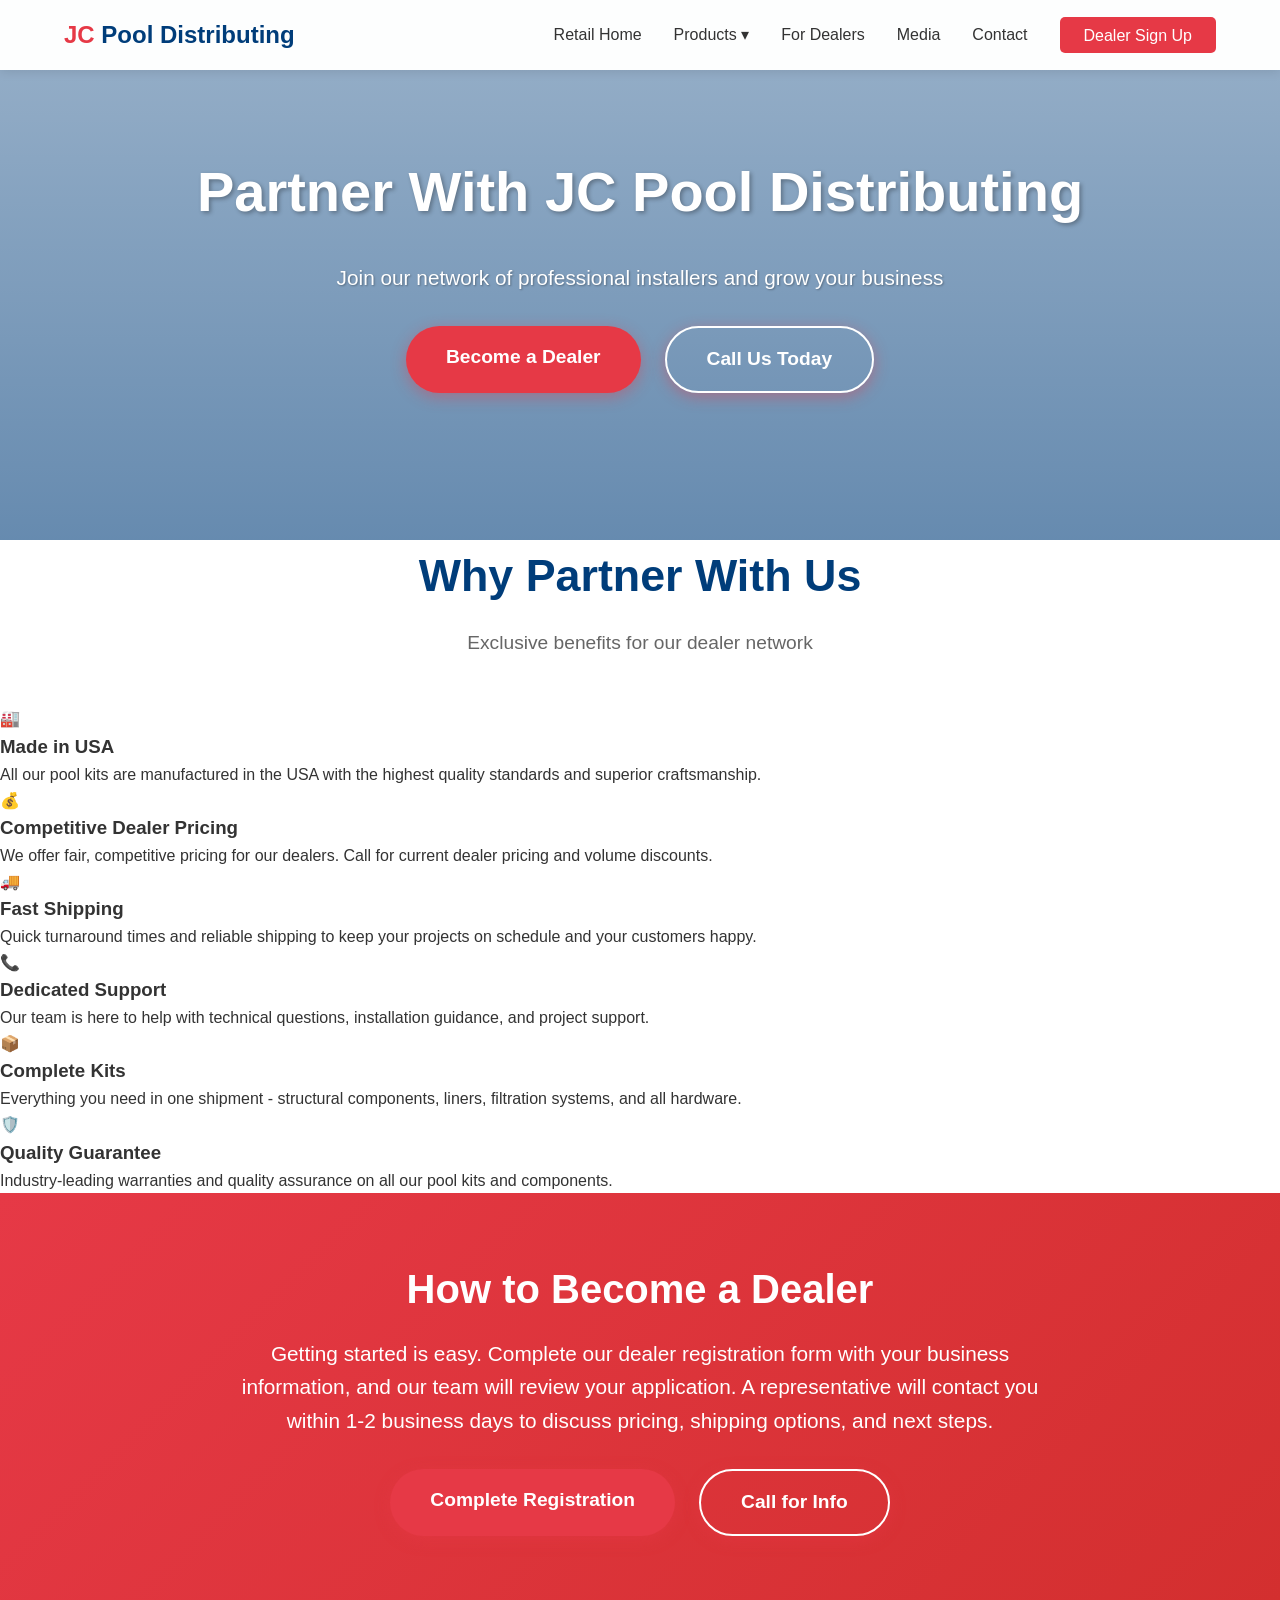
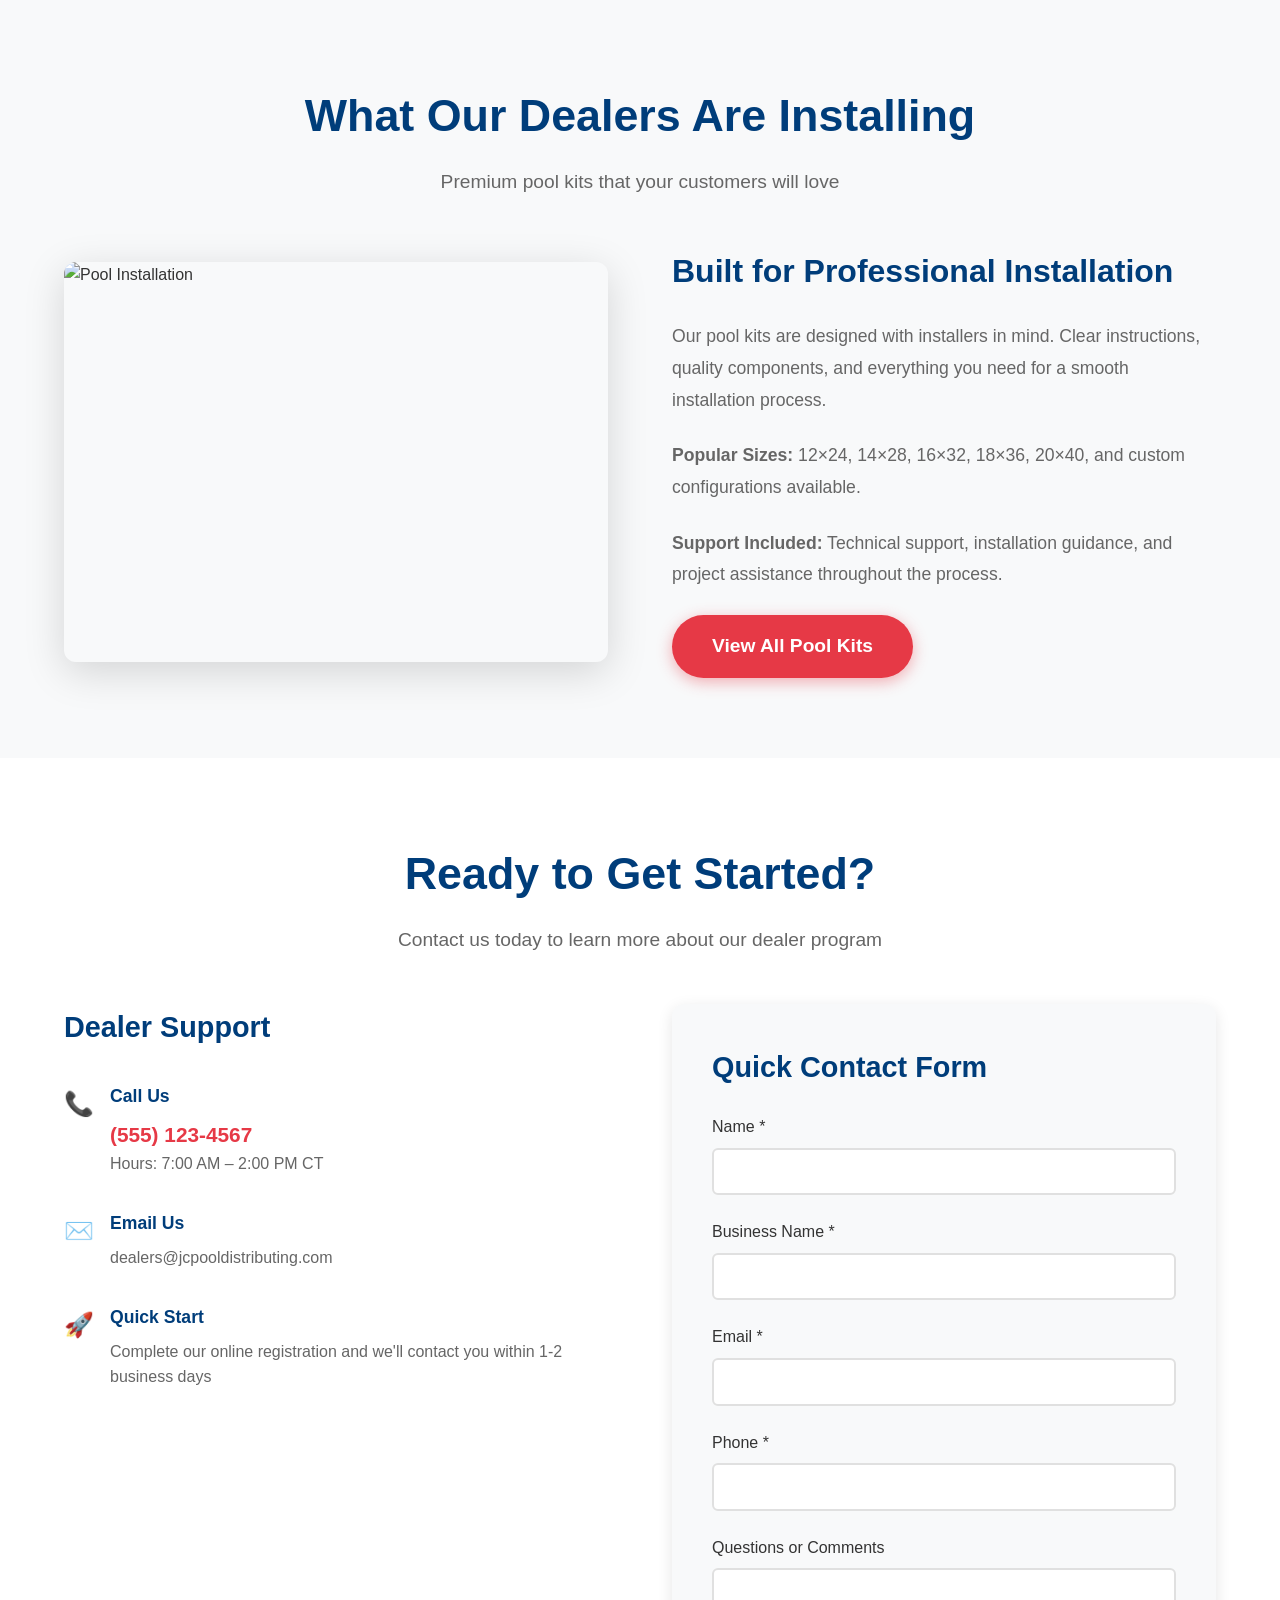
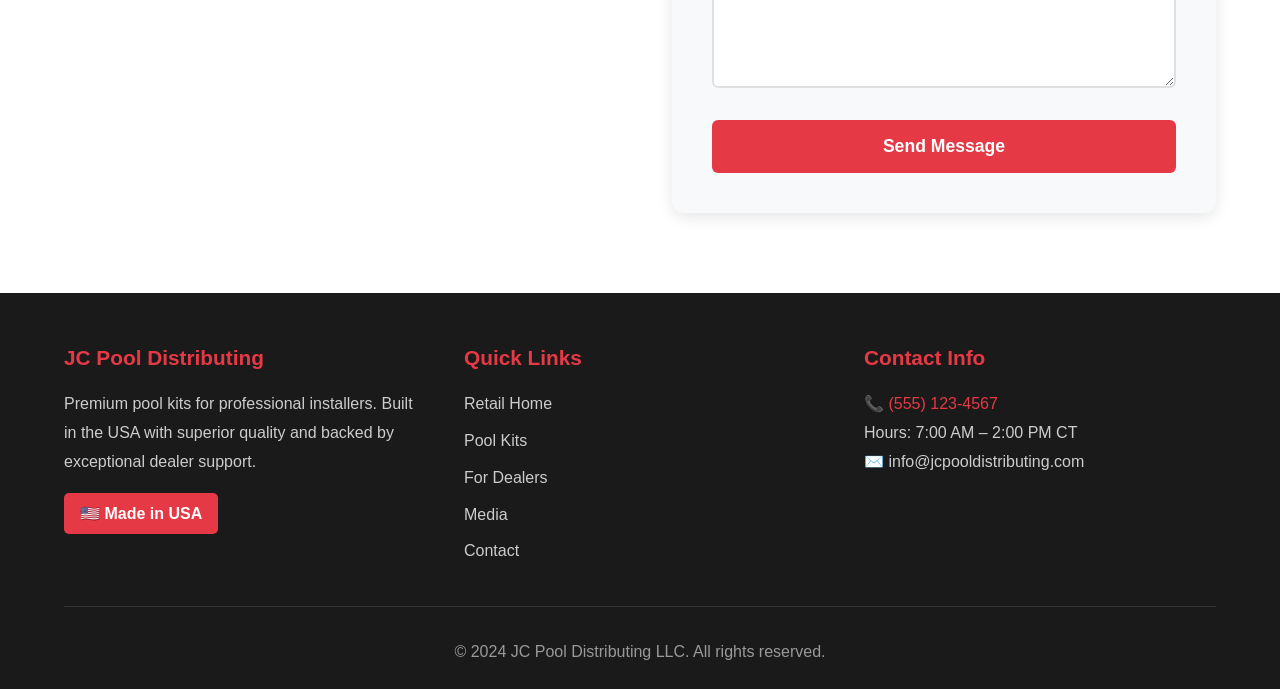
==== for-dealers.html @ 5e5d1908 "Add For Dealers, Media, and Contact pages to complete website For Dealers Page (for-dealers.html): -" ====
<!DOCTYPE html>
<html lang="en">
<head>
    <meta charset="UTF-8">
    <meta name="viewport" content="width=device-width, initial-scale=1.0">
    <title>For Dealers - JC Pool Distributing LLC</title>
    <link rel="stylesheet" href="styles.css">
</head>
<body>
    <!-- Navigation -->
    <nav>
        <div class="nav-container">
            <div class="logo">
                <span class="logo-highlight">JC</span> Pool Distributing
            </div>
            <ul class="nav-links">
                <li><a href="index.html">Retail Home</a></li>
                <li class="dropdown">
                    <a href="#products">Products ▾</a>
                    <div class="dropdown-content">
                        <a href="pool-kits.html">Pool Kits</a>
                        <a href="fences.html">Fences</a>
                        <a href="signature-products.html">Signature Products</a>
                    </div>
                </li>
                <li><a href="for-dealers.html">For Dealers</a></li>
                <li><a href="media.html">Media</a></li>
                <li><a href="contact.html">Contact</a></li>
                <li><a href="dealer-signup.html" class="nav-cta">Dealer Sign Up</a></li>
            </ul>
        </div>
    </nav>

    <!-- Hero Section -->
    <section class="hero" style="height: 60vh;">
        <div class="hero-content">
            <h1>Partner With JC Pool Distributing</h1>
            <p>Join our network of professional installers and grow your business</p>
            <div class="cta-buttons">
                <a href="dealer-signup.html" class="cta-button">Become a Dealer</a>
                <a href="tel:+15551234567" class="cta-button secondary">Call Us Today</a>
            </div>
        </div>
    </section>

    <!-- Benefits Section -->
    <section class="features">
        <div class="section-title">
            <h2>Why Partner With Us</h2>
            <p>Exclusive benefits for our dealer network</p>
        </div>

        <div class="features-grid">
            <div class="feature-item">
                <span class="feature-icon">🏭</span>
                <h3>Made in USA</h3>
                <p>All our pool kits are manufactured in the USA with the highest quality standards and superior craftsmanship.</p>
            </div>

            <div class="feature-item">
                <span class="feature-icon">💰</span>
                <h3>Competitive Dealer Pricing</h3>
                <p>We offer fair, competitive pricing for our dealers. Call for current dealer pricing and volume discounts.</p>
            </div>

            <div class="feature-item">
                <span class="feature-icon">🚚</span>
                <h3>Fast Shipping</h3>
                <p>Quick turnaround times and reliable shipping to keep your projects on schedule and your customers happy.</p>
            </div>

            <div class="feature-item">
                <span class="feature-icon">📞</span>
                <h3>Dedicated Support</h3>
                <p>Our team is here to help with technical questions, installation guidance, and project support.</p>
            </div>

            <div class="feature-item">
                <span class="feature-icon">📦</span>
                <h3>Complete Kits</h3>
                <p>Everything you need in one shipment - structural components, liners, filtration systems, and all hardware.</p>
            </div>

            <div class="feature-item">
                <span class="feature-icon">🛡️</span>
                <h3>Quality Guarantee</h3>
                <p>Industry-leading warranties and quality assurance on all our pool kits and components.</p>
            </div>
        </div>
    </section>

    <!-- How to Become a Dealer -->
    <section class="special-message">
        <h2>How to Become a Dealer</h2>
        <p style="max-width: 800px; margin: 1rem auto 2rem;">
            Getting started is easy. Complete our dealer registration form with your business information, and our team will review your application. A representative will contact you within 1-2 business days to discuss pricing, shipping options, and next steps.
        </p>
        <div class="cta-buttons">
            <a href="dealer-signup.html" class="cta-button">Complete Registration</a>
            <a href="tel:+15551234567" class="cta-button secondary">Call for Info</a>
        </div>
    </section>

    <!-- Product Showcase -->
    <section class="featured-product">
        <div class="section-title">
            <h2>What Our Dealers Are Installing</h2>
            <p>Premium pool kits that your customers will love</p>
        </div>

        <div class="product-showcase">
            <img src="https://images.unsplash.com/photo-1576013551627-0cc20b96c2a7?w=800&q=80" alt="Pool Installation" class="product-image">
            <div class="product-info">
                <h3>Built for Professional Installation</h3>
                <p>Our pool kits are designed with installers in mind. Clear instructions, quality components, and everything you need for a smooth installation process.</p>
                <p><strong>Popular Sizes:</strong> 12×24, 14×28, 16×32, 18×36, 20×40, and custom configurations available.</p>
                <p><strong>Support Included:</strong> Technical support, installation guidance, and project assistance throughout the process.</p>
                <a href="pool-kits.html" class="cta-button">View All Pool Kits</a>
            </div>
        </div>
    </section>

    <!-- Contact CTA -->
    <section class="contact">
        <div class="section-title">
            <h2>Ready to Get Started?</h2>
            <p>Contact us today to learn more about our dealer program</p>
        </div>

        <div class="contact-container">
            <div class="contact-info">
                <h3>Dealer Support</h3>

                <div class="contact-item">
                    <div class="contact-icon">📞</div>
                    <div class="contact-details">
                        <h4>Call Us</h4>
                        <a href="tel:+15551234567">(555) 123-4567</a>
                        <p>Hours: 7:00 AM – 2:00 PM CT</p>
                    </div>
                </div>

                <div class="contact-item">
                    <div class="contact-icon">✉️</div>
                    <div class="contact-details">
                        <h4>Email Us</h4>
                        <p>dealers@jcpooldistributing.com</p>
                    </div>
                </div>

                <div class="contact-item">
                    <div class="contact-icon">🚀</div>
                    <div class="contact-details">
                        <h4>Quick Start</h4>
                        <p>Complete our online registration and we'll contact you within 1-2 business days</p>
                    </div>
                </div>
            </div>

            <div class="contact-form">
                <h3>Quick Contact Form</h3>
                <form>
                    <div class="form-group">
                        <label for="name">Name *</label>
                        <input type="text" id="name" name="name" required>
                    </div>

                    <div class="form-group">
                        <label for="business">Business Name *</label>
                        <input type="text" id="business" name="business" required>
                    </div>

                    <div class="form-group">
                        <label for="email">Email *</label>
                        <input type="email" id="email" name="email" required>
                    </div>

                    <div class="form-group">
                        <label for="phone">Phone *</label>
                        <input type="tel" id="phone" name="phone" required>
                    </div>

                    <div class="form-group">
                        <label for="message">Questions or Comments</label>
                        <textarea id="message" name="message"></textarea>
                    </div>

                    <button type="submit" class="submit-button">Send Message</button>
                </form>
            </div>
        </div>
    </section>

    <!-- Footer -->
    <footer class="footer">
        <div class="footer-content">
            <div class="footer-section">
                <h3>JC Pool Distributing</h3>
                <p>Premium pool kits for professional installers. Built in the USA with superior quality and backed by exceptional dealer support.</p>
                <div class="made-in-usa">🇺🇸 Made in USA</div>
            </div>

            <div class="footer-section">
                <h3>Quick Links</h3>
                <ul class="footer-links">
                    <li><a href="index.html">Retail Home</a></li>
                    <li><a href="pool-kits.html">Pool Kits</a></li>
                    <li><a href="for-dealers.html">For Dealers</a></li>
                    <li><a href="media.html">Media</a></li>
                    <li><a href="contact.html">Contact</a></li>
                </ul>
            </div>

            <div class="footer-section">
                <h3>Contact Info</h3>
                <p>📞 <a href="tel:+15551234567" style="color: #e63946;">(555) 123-4567</a></p>
                <p>Hours: 7:00 AM – 2:00 PM CT</p>
                <p>✉️ info@jcpooldistributing.com</p>
            </div>
        </div>

        <div class="footer-bottom">
            <p>&copy; 2024 JC Pool Distributing LLC. All rights reserved.</p>
        </div>
    </footer>

</body>
</html>
---- styles.css ----
* {
    margin: 0;
    padding: 0;
    box-sizing: border-box;
}

body {
    font-family: 'Segoe UI', Tahoma, Geneva, Verdana, sans-serif;
    line-height: 1.6;
    color: #333;
}

/* Navigation */
nav {
    position: fixed;
    top: 0;
    width: 100%;
    background: rgba(255, 255, 255, 0.98);
    padding: 1rem 5%;
    box-shadow: 0 2px 10px rgba(0,0,0,0.1);
    z-index: 1000;
}

.nav-container {
    display: flex;
    justify-content: space-between;
    align-items: center;
    max-width: 1400px;
    margin: 0 auto;
}

.logo {
    font-size: 1.5rem;
    font-weight: bold;
    color: #003d7a;
}

.logo-highlight {
    color: #e63946;
}

.nav-links {
    display: flex;
    gap: 2rem;
    list-style: none;
    align-items: center;
}

.nav-links a {
    text-decoration: none;
    color: #333;
    font-weight: 500;
    transition: color 0.3s;
}

.nav-links a:hover {
    color: #003d7a;
}

.nav-cta {
    background: #e63946;
    color: white !important;
    padding: 0.6rem 1.5rem;
    border-radius: 5px;
    transition: all 0.3s;
}

.nav-cta:hover {
    background: #d32f2f;
    transform: translateY(-2px);
}

/* Dropdown Menu */
.dropdown {
    position: relative;
}

.dropdown-content {
    display: none;
    position: absolute;
    top: 100%;
    left: 0;
    background: white;
    min-width: 200px;
    box-shadow: 0 4px 15px rgba(0,0,0,0.15);
    border-radius: 5px;
    margin-top: 0.5rem;
}

.dropdown:hover .dropdown-content {
    display: block;
}

.dropdown-content a {
    display: block;
    padding: 0.8rem 1.5rem;
    color: #333;
    text-decoration: none;
    transition: background 0.3s;
}

.dropdown-content a:hover {
    background: #f5f5f5;
    color: #003d7a;
}

/* Hero Section */
.hero {
    height: 100vh;
    background: linear-gradient(rgba(0, 61, 122, 0.4), rgba(0, 61, 122, 0.6)),
                url('https://images.unsplash.com/photo-1576013551627-0cc20b96c2a7?w=1920&q=80') center/cover no-repeat;
    display: flex;
    align-items: center;
    justify-content: center;
    text-align: center;
    color: white;
    padding: 0 5%;
}

.hero-content {
    max-width: 900px;
    animation: fadeInUp 1s ease-out;
}

.hero h1 {
    font-size: 3.5rem;
    margin-bottom: 1.5rem;
    font-weight: 700;
    text-shadow: 2px 2px 4px rgba(0,0,0,0.3);
}

.hero-tagline {
    font-size: 1.8rem;
    margin-bottom: 1rem;
    font-weight: 600;
    color: #ffd700;
}

.hero p {
    font-size: 1.3rem;
    margin-bottom: 2rem;
    text-shadow: 1px 1px 2px rgba(0,0,0,0.3);
}

.cta-buttons {
    display: flex;
    gap: 1.5rem;
    justify-content: center;
    flex-wrap: wrap;
}

.cta-button {
    display: inline-block;
    padding: 1rem 2.5rem;
    background: #e63946;
    color: white;
    text-decoration: none;
    font-size: 1.2rem;
    font-weight: 600;
    border-radius: 50px;
    transition: all 0.3s;
    box-shadow: 0 4px 15px rgba(230,57,70,0.4);
}

.cta-button:hover {
    background: #d32f2f;
    transform: translateY(-3px);
    box-shadow: 0 6px 20px rgba(230,57,70,0.6);
}

.cta-button.secondary {
    background: transparent;
    border: 2px solid white;
}

.cta-button.secondary:hover {
    background: white;
    color: #003d7a;
}

@keyframes fadeInUp {
    from {
        opacity: 0;
        transform: translateY(30px);
    }
    to {
        opacity: 1;
        transform: translateY(0);
    }
}

/* Value Proposition Section */
.value-prop {
    padding: 4rem 5%;
    background: #003d7a;
    color: white;
    text-align: center;
}

.value-prop h2 {
    font-size: 2.5rem;
    margin-bottom: 1rem;
}

.value-badges {
    display: flex;
    justify-content: center;
    gap: 3rem;
    margin-top: 2rem;
    flex-wrap: wrap;
}

.badge {
    font-size: 1.2rem;
    font-weight: 600;
}

/* Video Section */
.video-section {
    padding: 5rem 5%;
    background: white;
    text-align: center;
}

.section-title {
    text-align: center;
    margin-bottom: 3rem;
}

.section-title h2 {
    font-size: 2.8rem;
    color: #003d7a;
    margin-bottom: 1rem;
}

.section-title p {
    font-size: 1.2rem;
    color: #666;
}

.video-placeholder {
    max-width: 800px;
    margin: 0 auto 2rem;
    aspect-ratio: 16/9;
    background: #f0f0f0;
    border-radius: 12px;
    display: flex;
    align-items: center;
    justify-content: center;
    font-size: 3rem;
    color: #003d7a;
    cursor: pointer;
    transition: transform 0.3s;
}

.video-placeholder:hover {
    transform: scale(1.02);
}

/* Featured Product */
.featured-product {
    padding: 5rem 5%;
    background: #f8f9fa;
}

.product-showcase {
    max-width: 1200px;
    margin: 3rem auto 0;
    display: grid;
    grid-template-columns: 1fr 1fr;
    gap: 4rem;
    align-items: center;
}

.product-image {
    width: 100%;
    height: 400px;
    object-fit: cover;
    border-radius: 12px;
    box-shadow: 0 10px 40px rgba(0,0,0,0.15);
}

.product-info h3 {
    font-size: 2rem;
    color: #003d7a;
    margin-bottom: 1.5rem;
}

.product-info p {
    color: #666;
    line-height: 1.8;
    margin-bottom: 1.5rem;
    font-size: 1.1rem;
}

/* Special Message */
.special-message {
    padding: 4rem 5%;
    background: linear-gradient(135deg, #e63946 0%, #d32f2f 100%);
    color: white;
    text-align: center;
}

.special-message h2 {
    font-size: 2.5rem;
    margin-bottom: 1rem;
}

.special-message p {
    font-size: 1.3rem;
    max-width: 800px;
    margin: 0 auto;
}

/* Contact Section */
.contact {
    padding: 5rem 5%;
    background: white;
}

.contact-container {
    max-width: 1200px;
    margin: 3rem auto 0;
    display: grid;
    grid-template-columns: 1fr 1fr;
    gap: 4rem;
}

.contact-info h3 {
    font-size: 1.8rem;
    color: #003d7a;
    margin-bottom: 2rem;
}

.contact-item {
    display: flex;
    align-items: flex-start;
    gap: 1rem;
    margin-bottom: 2rem;
}

.contact-icon {
    font-size: 1.5rem;
    margin-top: 0.2rem;
    color: #e63946;
}

.contact-details h4 {
    font-size: 1.1rem;
    margin-bottom: 0.5rem;
    color: #003d7a;
}

.contact-details p {
    color: #666;
    line-height: 1.6;
}

.contact-details a {
    color: #e63946;
    text-decoration: none;
    font-weight: 600;
    font-size: 1.3rem;
}

.contact-details a:hover {
    text-decoration: underline;
}

.contact-form {
    background: #f8f9fa;
    padding: 2.5rem;
    border-radius: 12px;
    box-shadow: 0 4px 15px rgba(0,0,0,0.1);
}

.contact-form h3 {
    color: #003d7a;
    font-size: 1.8rem;
    margin-bottom: 1.5rem;
}

.form-group {
    margin-bottom: 1.5rem;
}

.form-group label {
    display: block;
    color: #333;
    font-weight: 500;
    margin-bottom: 0.5rem;
}

.form-group input,
.form-group textarea,
.form-group select {
    width: 100%;
    padding: 0.8rem;
    border: 2px solid #e0e0e0;
    border-radius: 6px;
    font-size: 1rem;
    font-family: inherit;
    transition: border-color 0.3s;
}

.form-group input:focus,
.form-group textarea:focus,
.form-group select:focus {
    outline: none;
    border-color: #003d7a;
}

.form-group textarea {
    resize: vertical;
    min-height: 120px;
}

.submit-button {
    width: 100%;
    padding: 1rem;
    background: #e63946;
    color: white;
    border: none;
    border-radius: 6px;
    font-size: 1.1rem;
    font-weight: 600;
    cursor: pointer;
    transition: all 0.3s;
}

.submit-button:hover {
    background: #d32f2f;
    transform: translateY(-2px);
    box-shadow: 0 4px 15px rgba(230,57,70,0.4);
}

/* Footer */
.footer {
    background: #1a1a1a;
    color: white;
    padding: 3rem 5% 1.5rem;
}

.footer-content {
    max-width: 1200px;
    margin: 0 auto;
    display: grid;
    grid-template-columns: repeat(auto-fit, minmax(250px, 1fr));
    gap: 3rem;
    margin-bottom: 2rem;
}

.footer-section h3 {
    font-size: 1.3rem;
    margin-bottom: 1rem;
    color: #e63946;
}

.footer-section p,
.footer-section a {
    color: #ccc;
    line-height: 1.8;
    text-decoration: none;
}

.footer-section a:hover {
    color: #e63946;
}

.footer-links {
    list-style: none;
}

.footer-links li {
    margin-bottom: 0.5rem;
}

.made-in-usa {
    background: #e63946;
    color: white;
    padding: 0.5rem 1rem;
    border-radius: 5px;
    display: inline-block;
    font-weight: 600;
    margin-top: 1rem;
}

.supplier-logos {
    display: flex;
    gap: 2rem;
    flex-wrap: wrap;
    margin-top: 1rem;
    align-items: center;
}

.supplier-logo {
    padding: 0.5rem 1rem;
    background: #333;
    border-radius: 5px;
    font-size: 0.9rem;
    transition: background 0.3s;
}

.supplier-logo:hover {
    background: #444;
}

.footer-bottom {
    text-align: center;
    padding-top: 2rem;
    border-top: 1px solid #333;
    color: #999;
}

/* Checkbox Group */
.checkbox-group {
    display: flex;
    flex-direction: column;
    gap: 0.5rem;
}

.checkbox-group label {
    display: flex;
    align-items: center;
    gap: 0.5rem;
    font-weight: normal;
}

.checkbox-group input[type="checkbox"] {
    width: auto;
}

/* Responsive Design */
@media (max-width: 768px) {
    .hero h1 {
        font-size: 2.5rem;
    }

    .hero p {
        font-size: 1.2rem;
    }

    .nav-links {
        gap: 1rem;
        font-size: 0.9rem;
    }

    .logo {
        font-size: 1.3rem;
    }

    .section-title h2 {
        font-size: 2.2rem;
    }

    .product-showcase {
        grid-template-columns: 1fr;
        gap: 2rem;
    }

    .product-image {
        height: 300px;
    }

    .contact-container {
        grid-template-columns: 1fr;
        gap: 3rem;
    }

    .footer-content {
        grid-template-columns: 1fr;
        gap: 2rem;
    }

    .cta-buttons {
        flex-direction: column;
    }

    .value-badges {
        flex-direction: column;
        gap: 1rem;
    }
}

@media (max-width: 480px) {
    .hero h1 {
        font-size: 2rem;
    }

    .hero-tagline {
        font-size: 1.4rem;
    }

    .hero p {
        font-size: 1rem;
    }

    .cta-button {
        padding: 0.8rem 2rem;
        font-size: 1rem;
    }

    .section-title h2 {
        font-size: 1.8rem;
    }

    .contact-form {
        padding: 1.5rem;
    }

    .contact-info h3,
    .contact-form h3 {
        font-size: 1.5rem;
    }

    .product-image {
        height: 250px;
    }
}
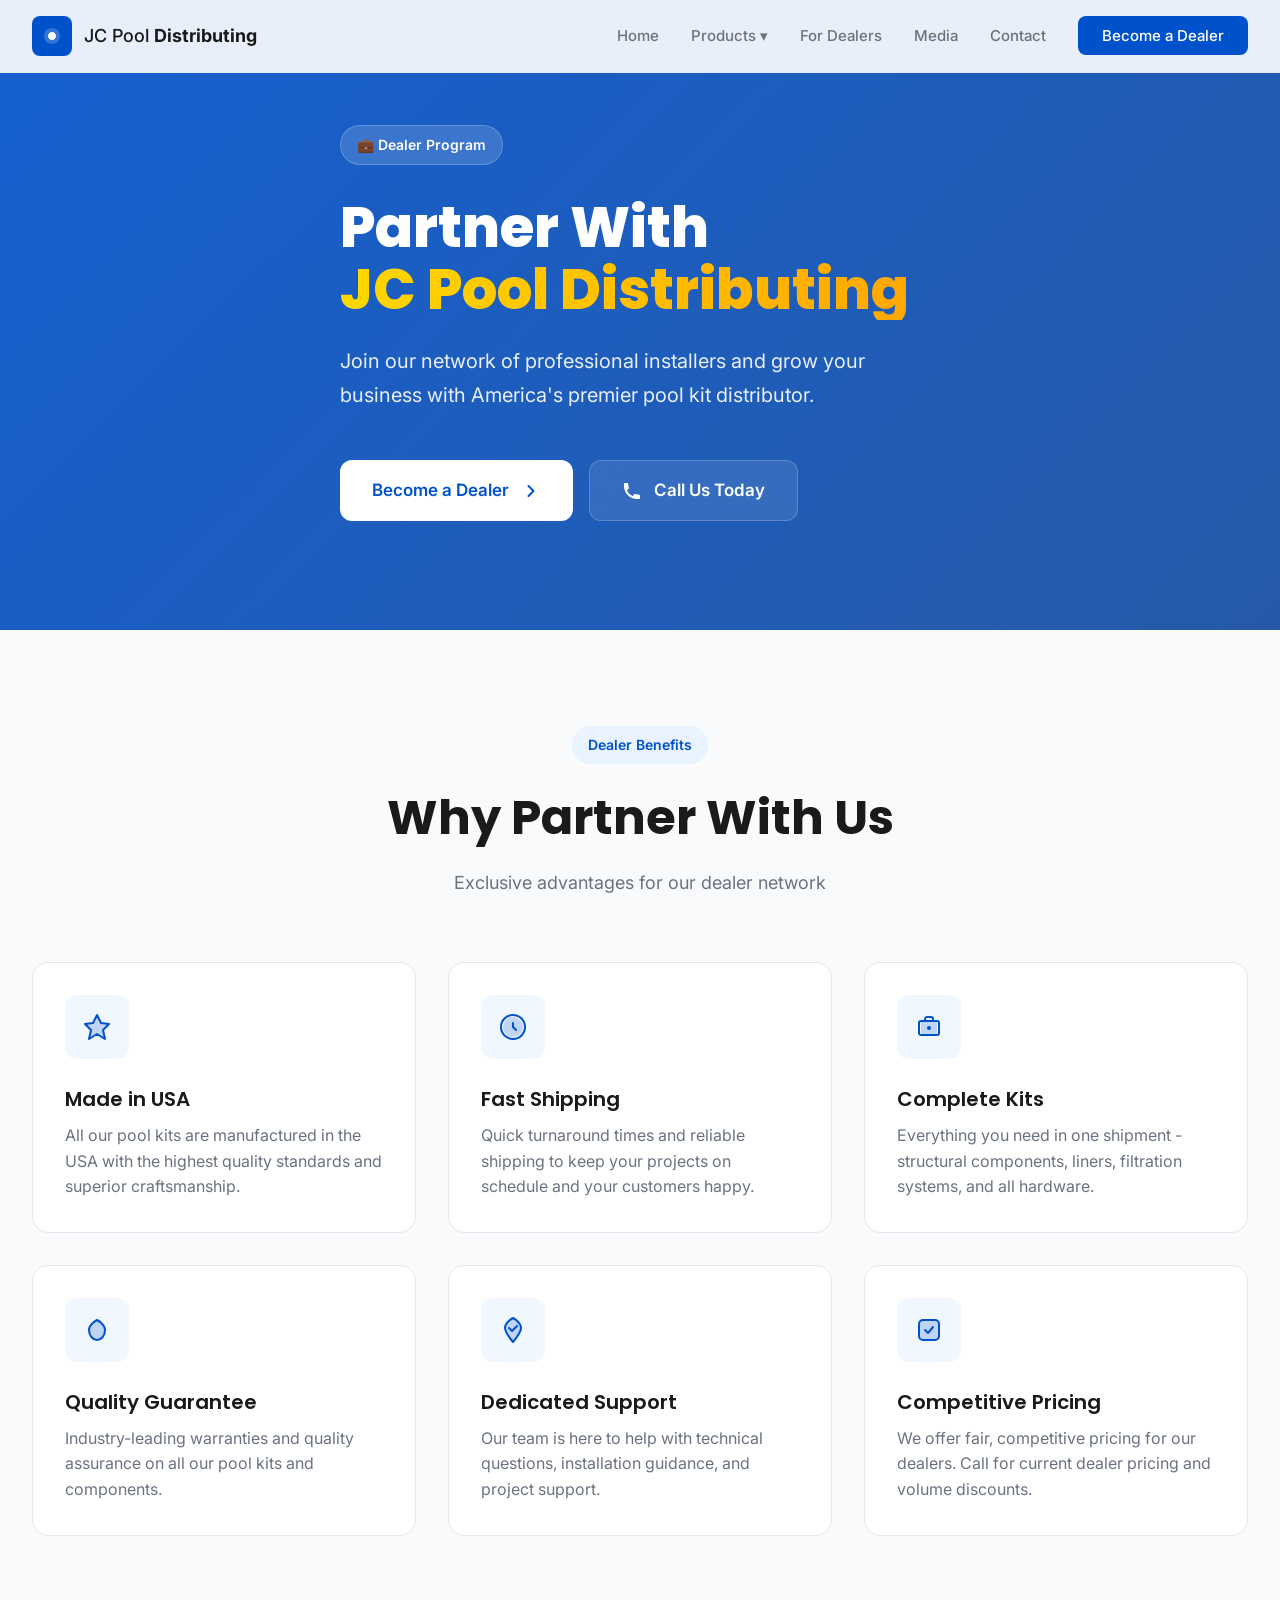
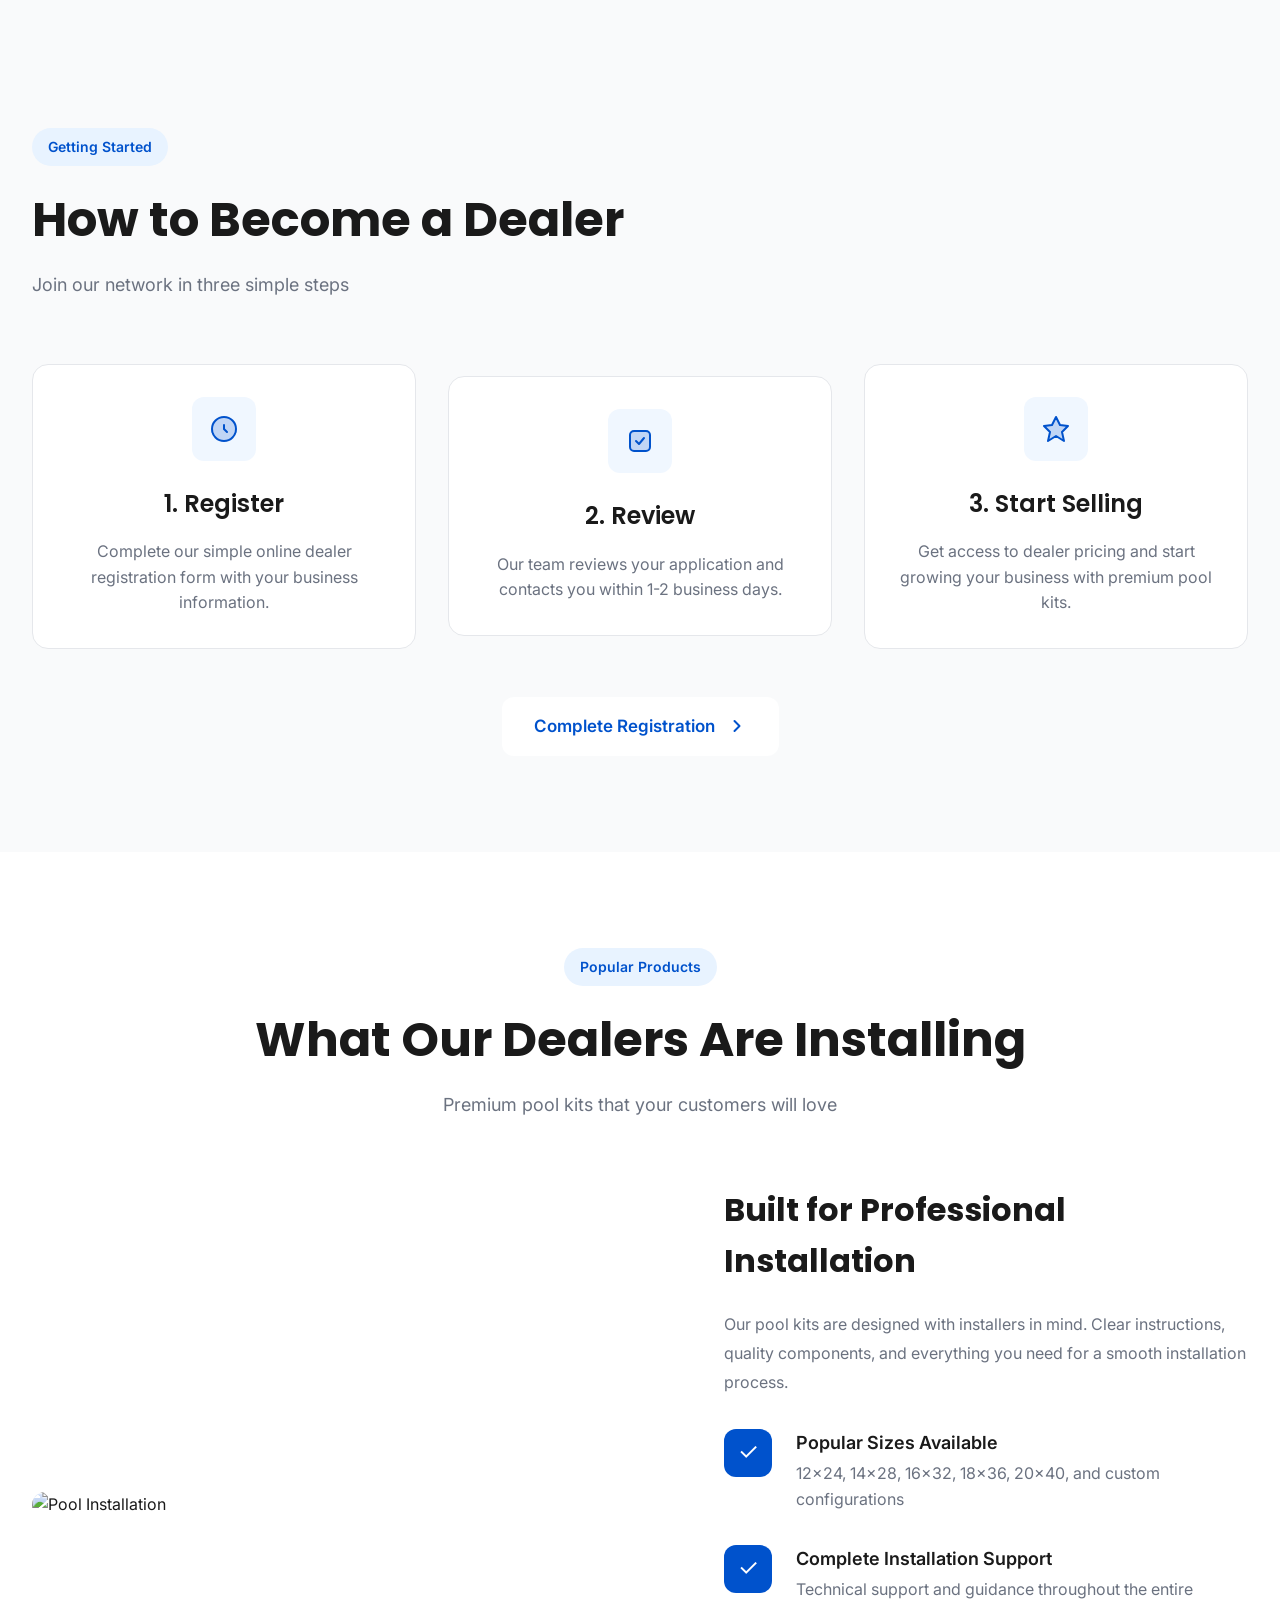
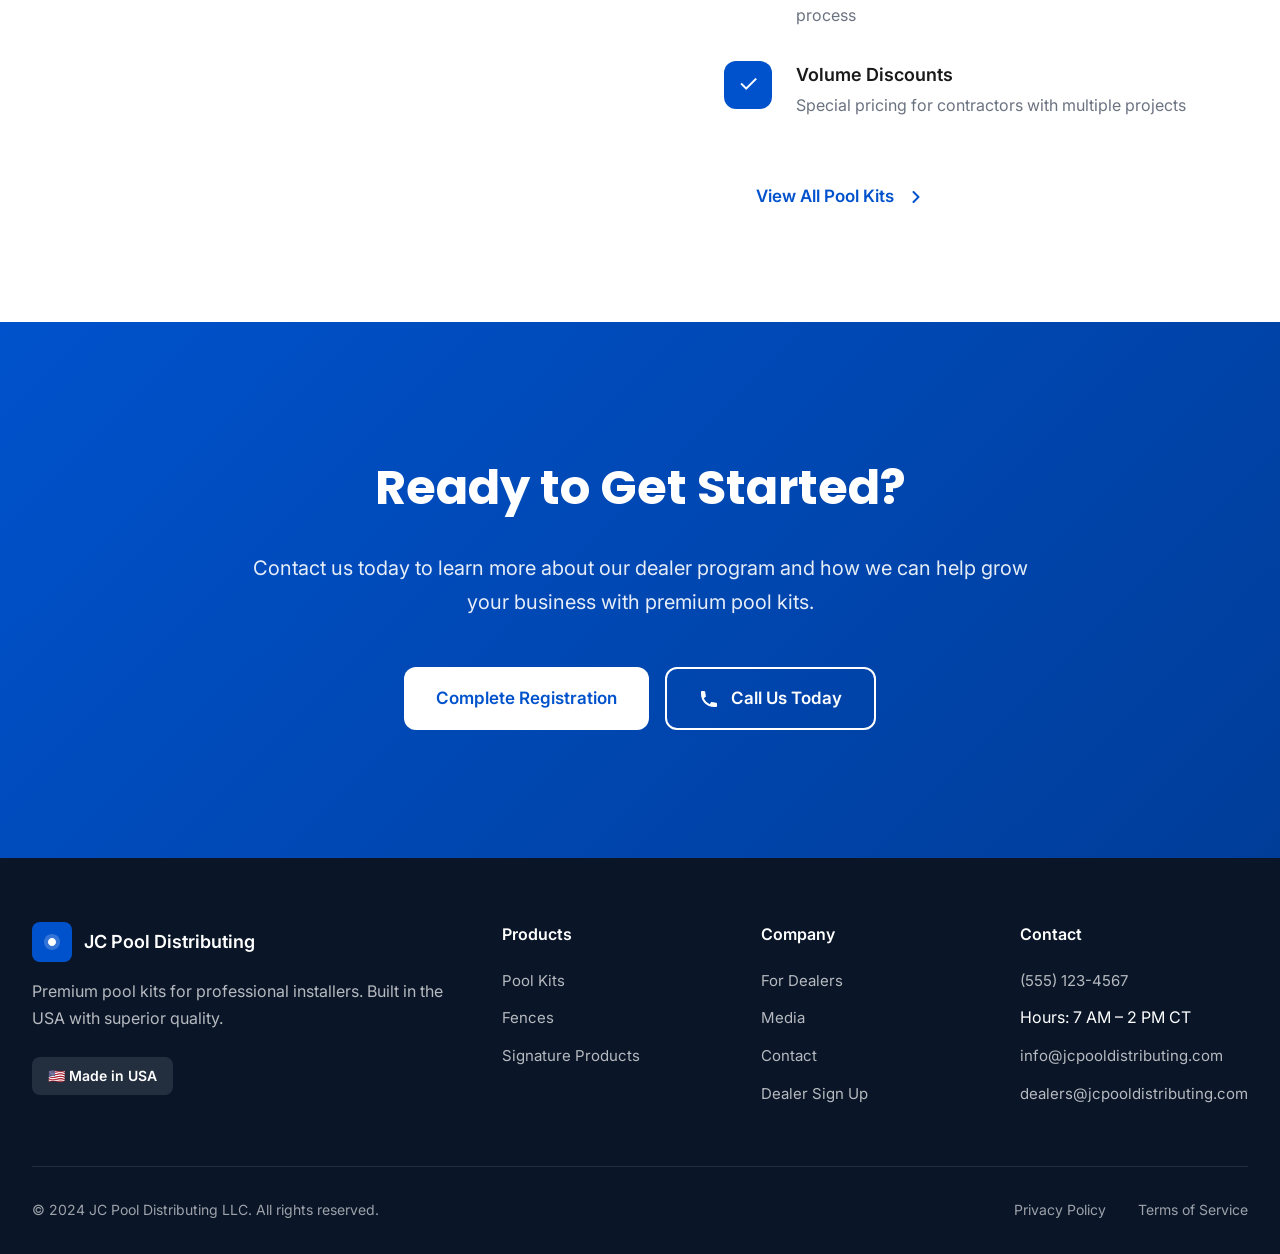
==== commit 580e786d: "Modernize for-dealers page with contemporary design - Applied same modern design system as homepage " ====
--- a/for-dealers.html
+++ b/for-dealers.html
@@ -4,17 +4,25 @@
     <meta charset="UTF-8">
     <meta name="viewport" content="width=device-width, initial-scale=1.0">
     <title>For Dealers - JC Pool Distributing LLC</title>
-    <link rel="stylesheet" href="styles.css">
+    <link rel="preconnect" href="https://fonts.googleapis.com">
+    <link rel="preconnect" href="https://fonts.gstatic.com" crossorigin>
+    <link href="https://fonts.googleapis.com/css2?family=Inter:wght@300;400;500;600;700;800&family=Poppins:wght@600;700;800&display=swap" rel="stylesheet">
+    <link rel="stylesheet" href="styles-modern.css">
 </head>
 <body>
     <!-- Navigation -->
-    <nav>
+    <nav class="modern-nav">
         <div class="nav-container">
             <div class="logo">
-                <span class="logo-highlight">JC</span> Pool Distributing
+                <svg width="40" height="40" viewBox="0 0 40 40" fill="none">
+                    <rect width="40" height="40" rx="8" fill="#0052CC"/>
+                    <path d="M12 20C12 15.5817 15.5817 12 20 12C24.4183 12 28 15.5817 28 20C28 24.4183 24.4183 28 20 28C15.5817 28 12 24.4183 12 20Z" fill="white" fill-opacity="0.2"/>
+                    <path d="M16 20C16 17.7909 17.7909 16 20 16C22.2091 16 24 17.7909 24 20C24 22.2091 22.2091 24 20 24C17.7909 24 16 22.2091 16 20Z" fill="white"/>
+                </svg>
+                <span>JC Pool <strong>Distributing</strong></span>
             </div>
             <ul class="nav-links">
-                <li><a href="index.html">Retail Home</a></li>
+                <li><a href="index.html">Home</a></li>
                 <li class="dropdown">
                     <a href="#products">Products ▾</a>
                     <div class="dropdown-content">
@@ -26,201 +34,292 @@
                 <li><a href="for-dealers.html">For Dealers</a></li>
                 <li><a href="media.html">Media</a></li>
                 <li><a href="contact.html">Contact</a></li>
-                <li><a href="dealer-signup.html" class="nav-cta">Dealer Sign Up</a></li>
+                <li><a href="dealer-signup.html" class="btn-primary">Become a Dealer</a></li>
             </ul>
         </div>
     </nav>
 
     <!-- Hero Section -->
-    <section class="hero" style="height: 60vh;">
-        <div class="hero-content">
-            <h1>Partner With JC Pool Distributing</h1>
-            <p>Join our network of professional installers and grow your business</p>
-            <div class="cta-buttons">
-                <a href="dealer-signup.html" class="cta-button">Become a Dealer</a>
-                <a href="tel:+15551234567" class="cta-button secondary">Call Us Today</a>
-            </div>
-        </div>
-    </section>
-
-    <!-- Benefits Section -->
-    <section class="features">
-        <div class="section-title">
-            <h2>Why Partner With Us</h2>
-            <p>Exclusive benefits for our dealer network</p>
-        </div>
-
-        <div class="features-grid">
-            <div class="feature-item">
-                <span class="feature-icon">🏭</span>
-                <h3>Made in USA</h3>
-                <p>All our pool kits are manufactured in the USA with the highest quality standards and superior craftsmanship.</p>
-            </div>
-
-            <div class="feature-item">
-                <span class="feature-icon">💰</span>
-                <h3>Competitive Dealer Pricing</h3>
-                <p>We offer fair, competitive pricing for our dealers. Call for current dealer pricing and volume discounts.</p>
-            </div>
-
-            <div class="feature-item">
-                <span class="feature-icon">🚚</span>
-                <h3>Fast Shipping</h3>
-                <p>Quick turnaround times and reliable shipping to keep your projects on schedule and your customers happy.</p>
-            </div>
-
-            <div class="feature-item">
-                <span class="feature-icon">📞</span>
-                <h3>Dedicated Support</h3>
-                <p>Our team is here to help with technical questions, installation guidance, and project support.</p>
-            </div>
-
-            <div class="feature-item">
-                <span class="feature-icon">📦</span>
-                <h3>Complete Kits</h3>
-                <p>Everything you need in one shipment - structural components, liners, filtration systems, and all hardware.</p>
-            </div>
-
-            <div class="feature-item">
-                <span class="feature-icon">🛡️</span>
-                <h3>Quality Guarantee</h3>
-                <p>Industry-leading warranties and quality assurance on all our pool kits and components.</p>
+    <section class="hero-modern" style="min-height: 70vh;">
+        <div class="hero-background">
+            <img src="https://images.unsplash.com/photo-1600585152220-90363fe7e115?w=2000&q=90" alt="Pool Installation" class="hero-img">
+            <div class="hero-overlay"></div>
+        </div>
+        <div class="hero-content-modern">
+            <div class="hero-badge">💼 Dealer Program</div>
+            <h1 class="hero-title" style="font-size: 3.5rem;">
+                Partner With
+                <span class="highlight">JC Pool Distributing</span>
+            </h1>
+            <p class="hero-subtitle">Join our network of professional installers and grow your business with America's premier pool kit distributor.</p>
+            <div class="hero-cta">
+                <a href="dealer-signup.html" class="btn-large btn-primary-solid">
+                    <span>Become a Dealer</span>
+                    <svg width="20" height="20" viewBox="0 0 20 20" fill="none">
+                        <path d="M7.5 15L12.5 10L7.5 5" stroke="currentColor" stroke-width="2" stroke-linecap="round" stroke-linejoin="round"/>
+                    </svg>
+                </a>
+                <a href="tel:+15551234567" class="btn-large btn-glass">
+                    <svg width="20" height="20" viewBox="0 0 20 20" fill="none">
+                        <path d="M2 3C2 2.44772 2.44772 2 3 2H5.15287C5.64171 2 6.0589 2.35341 6.13927 2.8356L6.87858 7.27147C6.95075 7.70451 6.73206 8.13397 6.3394 8.3303L4.79126 9.10437C5.90756 11.8783 8.12168 14.0924 10.8956 15.2087L11.6697 13.6606C11.866 13.2679 12.2955 13.0492 12.7285 13.1214L17.1644 13.8607C17.6466 13.9411 18 14.3583 18 14.8471V17C18 17.5523 17.5523 18 17 18H15C7.8203 18 2 12.1797 2 5V3Z" fill="currentColor"/>
+                    </svg>
+                    <span>Call Us Today</span>
+                </a>
+            </div>
+        </div>
+    </section>
+
+    <!-- Benefits Grid -->
+    <section class="value-props">
+        <div class="container">
+            <div class="section-header centered">
+                <span class="section-badge">Dealer Benefits</span>
+                <h2>Why Partner With Us</h2>
+                <p>Exclusive advantages for our dealer network</p>
+            </div>
+            <div class="value-grid" style="grid-template-columns: repeat(3, 1fr);">
+                <div class="value-card">
+                    <div class="value-icon">
+                        <svg width="32" height="32" viewBox="0 0 32 32" fill="none">
+                            <path d="M16 4L20 12L28 13L22 19L24 28L16 23L8 28L10 19L4 13L12 12L16 4Z" fill="#0052CC" opacity="0.2"/>
+                            <path d="M16 4L20 12L28 13L22 19L24 28L16 23L8 28L10 19L4 13L12 12L16 4Z" stroke="#0052CC" stroke-width="2" stroke-linejoin="round"/>
+                        </svg>
+                    </div>
+                    <h3>Made in USA</h3>
+                    <p>All our pool kits are manufactured in the USA with the highest quality standards and superior craftsmanship.</p>
+                </div>
+                <div class="value-card">
+                    <div class="value-icon">
+                        <svg width="32" height="32" viewBox="0 0 32 32" fill="none">
+                            <circle cx="16" cy="16" r="10" fill="#0052CC" opacity="0.2"/>
+                            <path d="M16 12V16L19 19M28 16C28 22.6274 22.6274 28 16 28C9.37258 28 4 22.6274 4 16C4 9.37258 9.37258 4 16 4C22.6274 4 28 9.37258 28 16Z" stroke="#0052CC" stroke-width="2" stroke-linecap="round"/>
+                        </svg>
+                    </div>
+                    <h3>Fast Shipping</h3>
+                    <p>Quick turnaround times and reliable shipping to keep your projects on schedule and your customers happy.</p>
+                </div>
+                <div class="value-card">
+                    <div class="value-icon">
+                        <svg width="32" height="32" viewBox="0 0 32 32" fill="none">
+                            <rect x="8" y="10" width="16" height="14" rx="2" fill="#0052CC" opacity="0.2"/>
+                            <path d="M6 12C6 10.8954 6.89543 10 8 10H24C25.1046 10 26 10.8954 26 12V22C26 23.1046 25.1046 24 24 24H8C6.89543 24 6 23.1046 6 22V12Z" stroke="#0052CC" stroke-width="2"/>
+                            <path d="M12 10V8C12 6.89543 12.8954 6 14 6H18C19.1046 6 20 6.89543 20 8V10" stroke="#0052CC" stroke-width="2"/>
+                            <circle cx="16" cy="17" r="2" fill="#0052CC"/>
+                        </svg>
+                    </div>
+                    <h3>Complete Kits</h3>
+                    <p>Everything you need in one shipment - structural components, liners, filtration systems, and all hardware.</p>
+                </div>
+                <div class="value-card">
+                    <div class="value-icon">
+                        <svg width="32" height="32" viewBox="0 0 32 32" fill="none">
+                            <path d="M16 6C16 6 8 10 8 16C8 22 12 26 16 26C20 26 24 22 24 16C24 10 16 6 16 6Z" fill="#0052CC" opacity="0.2"/>
+                            <path d="M16 6C16 6 8 10 8 16C8 22 12 26 16 26C20 26 24 22 24 16C24 10 16 6 16 6Z" stroke="#0052CC" stroke-width="2" stroke-linejoin="round"/>
+                        </svg>
+                    </div>
+                    <h3>Quality Guarantee</h3>
+                    <p>Industry-leading warranties and quality assurance on all our pool kits and components.</p>
+                </div>
+                <div class="value-card">
+                    <div class="value-icon">
+                        <svg width="32" height="32" viewBox="0 0 32 32" fill="none">
+                            <path d="M16 4C16 4 24 8 24 14C24 18 21 22 16 28C11 22 8 18 8 14C8 8 16 4 16 4Z" fill="#0052CC" opacity="0.2"/>
+                            <path d="M16 4C16 4 24 8 24 14C24 18 21 22 16 28C11 22 8 18 8 14C8 8 16 4 16 4Z" stroke="#0052CC" stroke-width="2" stroke-linejoin="round"/>
+                            <path d="M12 14L15 17L20 12" stroke="#0052CC" stroke-width="2" stroke-linecap="round" stroke-linejoin="round"/>
+                        </svg>
+                    </div>
+                    <h3>Dedicated Support</h3>
+                    <p>Our team is here to help with technical questions, installation guidance, and project support.</p>
+                </div>
+                <div class="value-card">
+                    <div class="value-icon">
+                        <svg width="32" height="32" viewBox="0 0 32 32" fill="none">
+                            <rect x="6" y="6" width="20" height="20" rx="4" fill="#0052CC" opacity="0.2"/>
+                            <path d="M12 16L15 19L20 13" stroke="#0052CC" stroke-width="2" stroke-linecap="round" stroke-linejoin="round"/>
+                            <rect x="6" y="6" width="20" height="20" rx="4" stroke="#0052CC" stroke-width="2"/>
+                        </svg>
+                    </div>
+                    <h3>Competitive Pricing</h3>
+                    <p>We offer fair, competitive pricing for our dealers. Call for current dealer pricing and volume discounts.</p>
+                </div>
             </div>
         </div>
     </section>
 
     <!-- How to Become a Dealer -->
-    <section class="special-message">
-        <h2>How to Become a Dealer</h2>
-        <p style="max-width: 800px; margin: 1rem auto 2rem;">
-            Getting started is easy. Complete our dealer registration form with your business information, and our team will review your application. A representative will contact you within 1-2 business days to discuss pricing, shipping options, and next steps.
-        </p>
-        <div class="cta-buttons">
-            <a href="dealer-signup.html" class="cta-button">Complete Registration</a>
-            <a href="tel:+15551234567" class="cta-button secondary">Call for Info</a>
+    <section class="featured-section" style="background: var(--bg-secondary);">
+        <div class="container">
+            <div class="section-header">
+                <span class="section-badge">Getting Started</span>
+                <h2>How to Become a Dealer</h2>
+                <p>Join our network in three simple steps</p>
+            </div>
+            <div class="featured-grid" style="grid-template-columns: repeat(3, 1fr); gap: 2rem;">
+                <div class="value-card" style="text-align: center;">
+                    <div class="value-icon" style="margin: 0 auto 1.5rem;">
+                        <svg width="32" height="32" viewBox="0 0 32 32" fill="none">
+                            <path d="M16 28C22.6274 28 28 22.6274 28 16C28 9.37258 22.6274 4 16 4C9.37258 4 4 9.37258 4 16C4 22.6274 9.37258 28 16 28Z" fill="#0052CC" opacity="0.2"/>
+                            <path d="M16 12V16L19 19" stroke="#0052CC" stroke-width="2" stroke-linecap="round"/>
+                            <circle cx="16" cy="16" r="12" stroke="#0052CC" stroke-width="2"/>
+                        </svg>
+                    </div>
+                    <h3 style="margin-bottom: 1rem; font-size: 1.5rem;">1. Register</h3>
+                    <p>Complete our simple online dealer registration form with your business information.</p>
+                </div>
+                <div class="value-card" style="text-align: center;">
+                    <div class="value-icon" style="margin: 0 auto 1.5rem;">
+                        <svg width="32" height="32" viewBox="0 0 32 32" fill="none">
+                            <rect x="6" y="6" width="20" height="20" rx="4" fill="#0052CC" opacity="0.2"/>
+                            <path d="M12 16L15 19L20 13" stroke="#0052CC" stroke-width="2" stroke-linecap="round" stroke-linejoin="round"/>
+                            <rect x="6" y="6" width="20" height="20" rx="4" stroke="#0052CC" stroke-width="2"/>
+                        </svg>
+                    </div>
+                    <h3 style="margin-bottom: 1rem; font-size: 1.5rem;">2. Review</h3>
+                    <p>Our team reviews your application and contacts you within 1-2 business days.</p>
+                </div>
+                <div class="value-card" style="text-align: center;">
+                    <div class="value-icon" style="margin: 0 auto 1.5rem;">
+                        <svg width="32" height="32" viewBox="0 0 32 32" fill="none">
+                            <path d="M16 4L20 12L28 13L22 19L24 28L16 23L8 28L10 19L4 13L12 12L16 4Z" fill="#0052CC" opacity="0.2"/>
+                            <path d="M16 4L20 12L28 13L22 19L24 28L16 23L8 28L10 19L4 13L12 12L16 4Z" stroke="#0052CC" stroke-width="2" stroke-linejoin="round"/>
+                        </svg>
+                    </div>
+                    <h3 style="margin-bottom: 1rem; font-size: 1.5rem;">3. Start Selling</h3>
+                    <p>Get access to dealer pricing and start growing your business with premium pool kits.</p>
+                </div>
+            </div>
+            <div style="text-align: center; margin-top: 3rem;">
+                <a href="dealer-signup.html" class="btn-large btn-primary-solid">
+                    <span>Complete Registration</span>
+                    <svg width="20" height="20" viewBox="0 0 20 20" fill="none">
+                        <path d="M7.5 15L12.5 10L7.5 5" stroke="currentColor" stroke-width="2" stroke-linecap="round" stroke-linejoin="round"/>
+                    </svg>
+                </a>
+            </div>
         </div>
     </section>
 
     <!-- Product Showcase -->
-    <section class="featured-product">
-        <div class="section-title">
-            <h2>What Our Dealers Are Installing</h2>
-            <p>Premium pool kits that your customers will love</p>
-        </div>
-
-        <div class="product-showcase">
-            <img src="https://images.unsplash.com/photo-1576013551627-0cc20b96c2a7?w=800&q=80" alt="Pool Installation" class="product-image">
-            <div class="product-info">
-                <h3>Built for Professional Installation</h3>
-                <p>Our pool kits are designed with installers in mind. Clear instructions, quality components, and everything you need for a smooth installation process.</p>
-                <p><strong>Popular Sizes:</strong> 12×24, 14×28, 16×32, 18×36, 20×40, and custom configurations available.</p>
-                <p><strong>Support Included:</strong> Technical support, installation guidance, and project assistance throughout the process.</p>
-                <a href="pool-kits.html" class="cta-button">View All Pool Kits</a>
-            </div>
-        </div>
-    </section>
-
-    <!-- Contact CTA -->
-    <section class="contact">
-        <div class="section-title">
-            <h2>Ready to Get Started?</h2>
-            <p>Contact us today to learn more about our dealer program</p>
-        </div>
-
-        <div class="contact-container">
-            <div class="contact-info">
-                <h3>Dealer Support</h3>
-
-                <div class="contact-item">
-                    <div class="contact-icon">📞</div>
-                    <div class="contact-details">
-                        <h4>Call Us</h4>
-                        <a href="tel:+15551234567">(555) 123-4567</a>
-                        <p>Hours: 7:00 AM – 2:00 PM CT</p>
-                    </div>
-                </div>
-
-                <div class="contact-item">
-                    <div class="contact-icon">✉️</div>
-                    <div class="contact-details">
-                        <h4>Email Us</h4>
-                        <p>dealers@jcpooldistributing.com</p>
-                    </div>
-                </div>
-
-                <div class="contact-item">
-                    <div class="contact-icon">🚀</div>
-                    <div class="contact-details">
-                        <h4>Quick Start</h4>
-                        <p>Complete our online registration and we'll contact you within 1-2 business days</p>
-                    </div>
-                </div>
-            </div>
-
-            <div class="contact-form">
-                <h3>Quick Contact Form</h3>
-                <form>
-                    <div class="form-group">
-                        <label for="name">Name *</label>
-                        <input type="text" id="name" name="name" required>
-                    </div>
-
-                    <div class="form-group">
-                        <label for="business">Business Name *</label>
-                        <input type="text" id="business" name="business" required>
-                    </div>
-
-                    <div class="form-group">
-                        <label for="email">Email *</label>
-                        <input type="email" id="email" name="email" required>
-                    </div>
-
-                    <div class="form-group">
-                        <label for="phone">Phone *</label>
-                        <input type="tel" id="phone" name="phone" required>
-                    </div>
-
-                    <div class="form-group">
-                        <label for="message">Questions or Comments</label>
-                        <textarea id="message" name="message"></textarea>
-                    </div>
-
-                    <button type="submit" class="submit-button">Send Message</button>
-                </form>
+    <section class="featured-section">
+        <div class="container">
+            <div class="section-header centered">
+                <span class="section-badge">Popular Products</span>
+                <h2>What Our Dealers Are Installing</h2>
+                <p>Premium pool kits that your customers will love</p>
+            </div>
+            <div class="featured-grid">
+                <div class="featured-image">
+                    <img src="https://images.unsplash.com/photo-1576013551627-0cc20b96c2a7?w=1200&q=90" alt="Pool Installation">
+                    <div class="image-badge">Best Sellers</div>
+                </div>
+                <div class="featured-content">
+                    <h3 style="font-family: 'Poppins', sans-serif; font-size: 2rem; margin-bottom: 1.5rem;">Built for Professional Installation</h3>
+                    <p style="color: var(--text-secondary); margin-bottom: 2rem; line-height: 1.8;">Our pool kits are designed with installers in mind. Clear instructions, quality components, and everything you need for a smooth installation process.</p>
+
+                    <div class="feature-list">
+                        <div class="feature-item">
+                            <div class="feature-icon-check">✓</div>
+                            <div>
+                                <h4>Popular Sizes Available</h4>
+                                <p>12×24, 14×28, 16×32, 18×36, 20×40, and custom configurations</p>
+                            </div>
+                        </div>
+                        <div class="feature-item">
+                            <div class="feature-icon-check">✓</div>
+                            <div>
+                                <h4>Complete Installation Support</h4>
+                                <p>Technical support and guidance throughout the entire process</p>
+                            </div>
+                        </div>
+                        <div class="feature-item">
+                            <div class="feature-icon-check">✓</div>
+                            <div>
+                                <h4>Volume Discounts</h4>
+                                <p>Special pricing for contractors with multiple projects</p>
+                            </div>
+                        </div>
+                    </div>
+
+                    <a href="pool-kits.html" class="btn-large btn-primary-solid">
+                        <span>View All Pool Kits</span>
+                        <svg width="20" height="20" viewBox="0 0 20 20" fill="none">
+                            <path d="M7.5 15L12.5 10L7.5 5" stroke="currentColor" stroke-width="2" stroke-linecap="round" stroke-linejoin="round"/>
+                        </svg>
+                    </a>
+                </div>
+            </div>
+        </div>
+    </section>
+
+    <!-- CTA Section -->
+    <section class="cta-section">
+        <div class="container">
+            <div class="cta-content">
+                <h2>Ready to Get Started?</h2>
+                <p>Contact us today to learn more about our dealer program and how we can help grow your business with premium pool kits.</p>
+                <div class="cta-buttons">
+                    <a href="dealer-signup.html" class="btn-large btn-white">Complete Registration</a>
+                    <a href="tel:+15551234567" class="btn-large btn-outline-white">
+                        <svg width="20" height="20" viewBox="0 0 20 20" fill="none">
+                            <path d="M2 3C2 2.44772 2.44772 2 3 2H5.15287C5.64171 2 6.0589 2.35341 6.13927 2.8356L6.87858 7.27147C6.95075 7.70451 6.73206 8.13397 6.3394 8.3303L4.79126 9.10437C5.90756 11.8783 8.12168 14.0924 10.8956 15.2087L11.6697 13.6606C11.866 13.2679 12.2955 13.0492 12.7285 13.1214L17.1644 13.8607C17.6466 13.9411 18 14.3583 18 14.8471V17C18 17.5523 17.5523 18 17 18H15C7.8203 18 2 12.1797 2 5V3Z" fill="currentColor"/>
+                        </svg>
+                        <span>Call Us Today</span>
+                    </a>
+                </div>
             </div>
         </div>
     </section>
 
     <!-- Footer -->
-    <footer class="footer">
-        <div class="footer-content">
-            <div class="footer-section">
-                <h3>JC Pool Distributing</h3>
-                <p>Premium pool kits for professional installers. Built in the USA with superior quality and backed by exceptional dealer support.</p>
-                <div class="made-in-usa">🇺🇸 Made in USA</div>
-            </div>
-
-            <div class="footer-section">
-                <h3>Quick Links</h3>
-                <ul class="footer-links">
-                    <li><a href="index.html">Retail Home</a></li>
-                    <li><a href="pool-kits.html">Pool Kits</a></li>
-                    <li><a href="for-dealers.html">For Dealers</a></li>
-                    <li><a href="media.html">Media</a></li>
-                    <li><a href="contact.html">Contact</a></li>
-                </ul>
-            </div>
-
-            <div class="footer-section">
-                <h3>Contact Info</h3>
-                <p>📞 <a href="tel:+15551234567" style="color: #e63946;">(555) 123-4567</a></p>
-                <p>Hours: 7:00 AM – 2:00 PM CT</p>
-                <p>✉️ info@jcpooldistributing.com</p>
-            </div>
-        </div>
-
-        <div class="footer-bottom">
-            <p>&copy; 2024 JC Pool Distributing LLC. All rights reserved.</p>
+    <footer class="footer-modern">
+        <div class="container">
+            <div class="footer-grid">
+                <div class="footer-col">
+                    <div class="footer-logo">
+                        <svg width="40" height="40" viewBox="0 0 40 40" fill="none">
+                            <rect width="40" height="40" rx="8" fill="#0052CC"/>
+                            <path d="M12 20C12 15.5817 15.5817 12 20 12C24.4183 12 28 15.5817 28 20C28 24.4183 24.4183 28 20 28C15.5817 28 12 24.4183 12 20Z" fill="white" fill-opacity="0.2"/>
+                            <path d="M16 20C16 17.7909 17.7909 16 20 16C22.2091 16 24 17.7909 24 20C24 22.2091 22.2091 24 20 24C17.7909 24 16 22.2091 16 20Z" fill="white"/>
+                        </svg>
+                        <span>JC Pool Distributing</span>
+                    </div>
+                    <p>Premium pool kits for professional installers. Built in the USA with superior quality.</p>
+                    <div class="footer-badge">🇺🇸 Made in USA</div>
+                </div>
+                <div class="footer-col">
+                    <h4>Products</h4>
+                    <ul>
+                        <li><a href="pool-kits.html">Pool Kits</a></li>
+                        <li><a href="fences.html">Fences</a></li>
+                        <li><a href="signature-products.html">Signature Products</a></li>
+                    </ul>
+                </div>
+                <div class="footer-col">
+                    <h4>Company</h4>
+                    <ul>
+                        <li><a href="for-dealers.html">For Dealers</a></li>
+                        <li><a href="media.html">Media</a></li>
+                        <li><a href="contact.html">Contact</a></li>
+                        <li><a href="dealer-signup.html">Dealer Sign Up</a></li>
+                    </ul>
+                </div>
+                <div class="footer-col">
+                    <h4>Contact</h4>
+                    <ul>
+                        <li><a href="tel:+15551234567">(555) 123-4567</a></li>
+                        <li>Hours: 7 AM – 2 PM CT</li>
+                        <li><a href="mailto:info@jcpooldistributing.com">info@jcpooldistributing.com</a></li>
+                        <li><a href="mailto:dealers@jcpooldistributing.com">dealers@jcpooldistributing.com</a></li>
+                    </ul>
+                </div>
+            </div>
+            <div class="footer-bottom">
+                <p>&copy; 2024 JC Pool Distributing LLC. All rights reserved.</p>
+                <div class="footer-links">
+                    <a href="#">Privacy Policy</a>
+                    <a href="#">Terms of Service</a>
+                </div>
+            </div>
         </div>
     </footer>
 
--- a/styles-modern.css
+++ b/styles-modern.css
@@ -0,0 +1,688 @@
+/* Modern Design System */
+:root {
+    --primary: #0052CC;
+    --primary-dark: #003D99;
+    --primary-light: #0065FF;
+    --accent: #FF6B35;
+    --text-primary: #1A1A1A;
+    --text-secondary: #6B7280;
+    --bg-primary: #FFFFFF;
+    --bg-secondary: #F9FAFB;
+    --border: #E5E7EB;
+    --shadow-sm: 0 1px 2px 0 rgba(0, 0, 0, 0.05);
+    --shadow-md: 0 4px 6px -1px rgba(0, 0, 0, 0.1);
+    --shadow-lg: 0 10px 15px -3px rgba(0, 0, 0, 0.1);
+    --shadow-xl: 0 20px 25px -5px rgba(0, 0, 0, 0.1);
+}
+
+* {
+    margin: 0;
+    padding: 0;
+    box-sizing: border-box;
+}
+
+body {
+    font-family: 'Inter', -apple-system, BlinkMacSystemFont, 'Segoe UI', sans-serif;
+    color: var(--text-primary);
+    background: var(--bg-primary);
+    line-height: 1.6;
+    overflow-x: hidden;
+}
+
+.container {
+    max-width: 1280px;
+    margin: 0 auto;
+    padding: 0 2rem;
+}
+
+/* Modern Navigation */
+.modern-nav {
+    position: fixed;
+    top: 0;
+    left: 0;
+    right: 0;
+    background: rgba(255, 255, 255, 0.9);
+    backdrop-filter: blur(20px);
+    border-bottom: 1px solid var(--border);
+    z-index: 1000;
+    padding: 1rem 0;
+}
+
+.nav-container {
+    max-width: 1280px;
+    margin: 0 auto;
+    padding: 0 2rem;
+    display: flex;
+    justify-content: space-between;
+    align-items: center;
+}
+
+.logo {
+    display: flex;
+    align-items: center;
+    gap: 0.75rem;
+    font-size: 1.125rem;
+    font-weight: 500;
+    color: var(--text-primary);
+}
+
+.logo strong {
+    font-weight: 700;
+}
+
+.nav-links {
+    display: flex;
+    list-style: none;
+    align-items: center;
+    gap: 2rem;
+}
+
+.nav-links a {
+    text-decoration: none;
+    color: var(--text-secondary);
+    font-weight: 500;
+    font-size: 0.9375rem;
+    transition: color 0.2s;
+}
+
+.nav-links a:hover {
+    color: var(--primary);
+}
+
+.dropdown {
+    position: relative;
+}
+
+.dropdown-content {
+    position: absolute;
+    top: 100%;
+    left: 0;
+    margin-top: 1rem;
+    background: white;
+    border-radius: 12px;
+    box-shadow: var(--shadow-xl);
+    min-width: 200px;
+    opacity: 0;
+    visibility: hidden;
+    transform: translateY(-10px);
+    transition: all 0.3s;
+}
+
+.dropdown:hover .dropdown-content {
+    opacity: 1;
+    visibility: visible;
+    transform: translateY(0);
+}
+
+.dropdown-content a {
+    display: block;
+    padding: 0.75rem 1.25rem;
+    color: var(--text-primary);
+    border-radius: 8px;
+    margin: 0.25rem;
+}
+
+.dropdown-content a:hover {
+    background: var(--bg-secondary);
+    color: var(--primary);
+}
+
+.btn-primary {
+    background: var(--primary);
+    color: white !important;
+    padding: 0.625rem 1.5rem;
+    border-radius: 8px;
+    font-weight: 600;
+    transition: all 0.2s;
+}
+
+.btn-primary:hover {
+    background: var(--primary-dark);
+    transform: translateY(-1px);
+}
+
+/* Hero Modern */
+.hero-modern {
+    position: relative;
+    min-height: 100vh;
+    display: flex;
+    align-items: center;
+    overflow: hidden;
+    padding-top: 80px;
+}
+
+.hero-background {
+    position: absolute;
+    inset: 0;
+    z-index: 0;
+}
+
+.hero-img {
+    width: 100%;
+    height: 100%;
+    object-fit: cover;
+}
+
+.hero-overlay {
+    position: absolute;
+    inset: 0;
+    background: linear-gradient(135deg,
+        rgba(0, 82, 204, 0.92) 0%,
+        rgba(0, 61, 153, 0.85) 100%);
+}
+
+.hero-content-modern {
+    position: relative;
+    z-index: 1;
+    max-width: 1280px;
+    margin: 0 auto;
+    padding: 0 2rem;
+    color: white;
+}
+
+.hero-badge {
+    display: inline-block;
+    background: rgba(255, 255, 255, 0.15);
+    backdrop-filter: blur(10px);
+    padding: 0.5rem 1rem;
+    border-radius: 50px;
+    font-size: 0.875rem;
+    font-weight: 600;
+    margin-bottom: 2rem;
+    border: 1px solid rgba(255, 255, 255, 0.2);
+}
+
+.hero-title {
+    font-family: 'Poppins', sans-serif;
+    font-size: 4.5rem;
+    font-weight: 800;
+    line-height: 1.1;
+    margin-bottom: 1.5rem;
+    max-width: 900px;
+}
+
+.highlight {
+    display: block;
+    background: linear-gradient(90deg, #FFD700 0%, #FFA500 100%);
+    -webkit-background-clip: text;
+    -webkit-text-fill-color: transparent;
+    background-clip: text;
+}
+
+.hero-subtitle {
+    font-size: 1.25rem;
+    max-width: 600px;
+    margin-bottom: 3rem;
+    color: rgba(255, 255, 255, 0.9);
+    line-height: 1.7;
+}
+
+.hero-cta {
+    display: flex;
+    gap: 1rem;
+    margin-bottom: 4rem;
+}
+
+.btn-large {
+    display: inline-flex;
+    align-items: center;
+    gap: 0.75rem;
+    padding: 1rem 2rem;
+    border-radius: 12px;
+    font-weight: 600;
+    font-size: 1.0625rem;
+    text-decoration: none;
+    transition: all 0.3s;
+}
+
+.btn-primary-solid {
+    background: white;
+    color: var(--primary);
+}
+
+.btn-primary-solid:hover {
+    transform: translateY(-2px);
+    box-shadow: 0 12px 24px rgba(0, 0, 0, 0.2);
+}
+
+.btn-glass {
+    background: rgba(255, 255, 255, 0.1);
+    backdrop-filter: blur(10px);
+    color: white;
+    border: 1px solid rgba(255, 255, 255, 0.2);
+}
+
+.btn-glass:hover {
+    background: rgba(255, 255, 255, 0.2);
+}
+
+.hero-stats {
+    display: flex;
+    gap: 3rem;
+    padding: 2rem 0;
+    border-top: 1px solid rgba(255, 255, 255, 0.2);
+    max-width: 700px;
+}
+
+.stat-item {
+    flex: 1;
+}
+
+.stat-number {
+    font-family: 'Poppins', sans-serif;
+    font-size: 2.5rem;
+    font-weight: 700;
+    display: block;
+    margin-bottom: 0.25rem;
+}
+
+.stat-label {
+    font-size: 0.875rem;
+    color: rgba(255, 255, 255, 0.8);
+}
+
+.stat-divider {
+    width: 1px;
+    background: rgba(255, 255, 255, 0.2);
+}
+
+/* Value Props */
+.value-props {
+    padding: 6rem 0;
+    background: var(--bg-secondary);
+}
+
+.value-grid {
+    display: grid;
+    grid-template-columns: repeat(4, 1fr);
+    gap: 2rem;
+}
+
+.value-card {
+    background: white;
+    padding: 2rem;
+    border-radius: 16px;
+    border: 1px solid var(--border);
+    transition: all 0.3s;
+}
+
+.value-card:hover {
+    transform: translateY(-4px);
+    box-shadow: var(--shadow-lg);
+}
+
+.value-icon {
+    width: 64px;
+    height: 64px;
+    background: #F0F7FF;
+    border-radius: 12px;
+    display: flex;
+    align-items: center;
+    justify-content: center;
+    margin-bottom: 1.5rem;
+}
+
+.value-card h3 {
+    font-family: 'Poppins', sans-serif;
+    font-size: 1.25rem;
+    font-weight: 600;
+    margin-bottom: 0.5rem;
+    color: var(--text-primary);
+}
+
+.value-card p {
+    color: var(--text-secondary);
+    line-height: 1.6;
+}
+
+/* Section Header */
+.section-header {
+    margin-bottom: 4rem;
+}
+
+.section-header.centered {
+    text-align: center;
+}
+
+.section-badge {
+    display: inline-block;
+    background: #E8F3FF;
+    color: var(--primary);
+    padding: 0.5rem 1rem;
+    border-radius: 50px;
+    font-size: 0.875rem;
+    font-weight: 600;
+    margin-bottom: 1rem;
+}
+
+.section-header h2 {
+    font-family: 'Poppins', sans-serif;
+    font-size: 3rem;
+    font-weight: 700;
+    color: var(--text-primary);
+    margin-bottom: 0.75rem;
+}
+
+.section-header p {
+    font-size: 1.125rem;
+    color: var(--text-secondary);
+}
+
+/* Featured Section */
+.featured-section {
+    padding: 6rem 0;
+}
+
+.featured-grid {
+    display: grid;
+    grid-template-columns: 1.2fr 1fr;
+    gap: 4rem;
+    align-items: center;
+}
+
+.featured-image {
+    position: relative;
+    border-radius: 24px;
+    overflow: hidden;
+}
+
+.featured-image img {
+    width: 100%;
+    height: 600px;
+    object-fit: cover;
+}
+
+.image-badge {
+    position: absolute;
+    top: 2rem;
+    right: 2rem;
+    background: white;
+    color: var(--primary);
+    padding: 0.75rem 1.5rem;
+    border-radius: 50px;
+    font-weight: 700;
+    box-shadow: var(--shadow-lg);
+}
+
+.feature-list {
+    display: flex;
+    flex-direction: column;
+    gap: 2rem;
+    margin-bottom: 3rem;
+}
+
+.feature-item {
+    display: flex;
+    gap: 1.5rem;
+}
+
+.feature-icon-check {
+    width: 48px;
+    height: 48px;
+    background: var(--primary);
+    color: white;
+    border-radius: 12px;
+    display: flex;
+    align-items: center;
+    justify-content: center;
+    font-size: 1.5rem;
+    flex-shrink: 0;
+}
+
+.feature-item h4 {
+    font-weight: 600;
+    font-size: 1.125rem;
+    margin-bottom: 0.25rem;
+    color: var(--text-primary);
+}
+
+.feature-item p {
+    color: var(--text-secondary);
+}
+
+/* Pool Shapes Modern */
+.pool-shapes-modern {
+    padding: 6rem 0;
+    background: var(--bg-secondary);
+}
+
+.shapes-grid-modern {
+    display: grid;
+    grid-template-columns: repeat(4, 1fr);
+    gap: 2rem;
+}
+
+.shape-card-modern {
+    background: white;
+    border-radius: 20px;
+    overflow: hidden;
+    border: 1px solid var(--border);
+    transition: all 0.3s;
+}
+
+.shape-card-modern:hover {
+    transform: translateY(-8px);
+    box-shadow: var(--shadow-xl);
+}
+
+.shape-image-wrapper {
+    position: relative;
+    aspect-ratio: 1;
+    overflow: hidden;
+}
+
+.shape-image-wrapper img {
+    width: 100%;
+    height: 100%;
+    object-fit: cover;
+    transition: transform 0.5s;
+}
+
+.shape-card-modern:hover img {
+    transform: scale(1.1);
+}
+
+.shape-overlay {
+    position: absolute;
+    inset: 0;
+    background: linear-gradient(180deg,
+        rgba(0, 82, 204, 0) 0%,
+        rgba(0, 82, 204, 0.95) 100%);
+    display: flex;
+    align-items: flex-end;
+    padding: 2rem;
+    opacity: 0;
+    transition: opacity 0.3s;
+}
+
+.shape-card-modern:hover .shape-overlay {
+    opacity: 1;
+}
+
+.shape-btn {
+    background: white;
+    color: var(--primary);
+    padding: 0.75rem 1.5rem;
+    border-radius: 8px;
+    text-decoration: none;
+    font-weight: 600;
+    transition: all 0.3s;
+}
+
+.shape-btn:hover {
+    transform: translateY(-2px);
+}
+
+.shape-info {
+    padding: 1.5rem;
+}
+
+.shape-info h3 {
+    font-family: 'Poppins', sans-serif;
+    font-size: 1.25rem;
+    font-weight: 600;
+    margin-bottom: 0.5rem;
+    color: var(--text-primary);
+}
+
+.shape-info p {
+    color: var(--text-secondary);
+    margin-bottom: 1rem;
+    font-size: 0.9375rem;
+}
+
+.shape-tags span {
+    display: inline-block;
+    background: var(--bg-secondary);
+    color: var(--text-secondary);
+    padding: 0.375rem 0.75rem;
+    border-radius: 6px;
+    font-size: 0.8125rem;
+    font-weight: 500;
+}
+
+/* CTA Section */
+.cta-section {
+    padding: 8rem 0;
+    background: linear-gradient(135deg, var(--primary) 0%, var(--primary-dark) 100%);
+    position: relative;
+    overflow: hidden;
+}
+
+.cta-content {
+    text-align: center;
+    max-width: 800px;
+    margin: 0 auto;
+    color: white;
+    position: relative;
+    z-index: 1;
+}
+
+.cta-content h2 {
+    font-family: 'Poppins', sans-serif;
+    font-size: 3rem;
+    font-weight: 700;
+    margin-bottom: 1.5rem;
+}
+
+.cta-content p {
+    font-size: 1.25rem;
+    margin-bottom: 3rem;
+    color: rgba(255, 255, 255, 0.9);
+    line-height: 1.7;
+}
+
+.cta-buttons {
+    display: flex;
+    gap: 1rem;
+    justify-content: center;
+}
+
+.btn-white {
+    background: white;
+    color: var(--primary);
+}
+
+.btn-white:hover {
+    transform: translateY(-2px);
+    box-shadow: 0 12px 24px rgba(0, 0, 0, 0.3);
+}
+
+.btn-outline-white {
+    background: transparent;
+    color: white;
+    border: 2px solid white;
+}
+
+.btn-outline-white:hover {
+    background: white;
+    color: var(--primary);
+}
+
+/* Footer Modern */
+.footer-modern {
+    background: #0A1628;
+    color: white;
+    padding: 4rem 0 2rem;
+}
+
+.footer-grid {
+    display: grid;
+    grid-template-columns: 2fr 1fr 1fr 1fr;
+    gap: 3rem;
+    margin-bottom: 3rem;
+}
+
+.footer-logo {
+    display: flex;
+    align-items: center;
+    gap: 0.75rem;
+    font-size: 1.125rem;
+    font-weight: 600;
+    margin-bottom: 1rem;
+}
+
+.footer-col p {
+    color: rgba(255, 255, 255, 0.7);
+    line-height: 1.7;
+    margin-bottom: 1.5rem;
+}
+
+.footer-badge {
+    display: inline-block;
+    background: rgba(255, 255, 255, 0.1);
+    padding: 0.5rem 1rem;
+    border-radius: 8px;
+    font-size: 0.875rem;
+    font-weight: 600;
+}
+
+.footer-col h4 {
+    font-weight: 600;
+    margin-bottom: 1.25rem;
+    font-size: 1rem;
+}
+
+.footer-col ul {
+    list-style: none;
+}
+
+.footer-col ul li {
+    margin-bottom: 0.75rem;
+}
+
+.footer-col ul li a {
+    color: rgba(255, 255, 255, 0.7);
+    text-decoration: none;
+    transition: color 0.2s;
+    font-size: 0.9375rem;
+}
+
+.footer-col ul li a:hover {
+    color: white;
+}
+
+.footer-bottom {
+    padding-top: 2rem;
+    border-top: 1px solid rgba(255, 255, 255, 0.1);
+    display: flex;
+    justify-content: space-between;
+    align-items: center;
+    color: rgba(255, 255, 255, 0.6);
+    font-size: 0.875rem;
+}
+
+.footer-links {
+    display: flex;
+    gap: 2rem;
+}
+
+.footer-links a {
+    color: rgba(255, 255, 255, 0.6);
+    text-decoration: none;
+    transition: color 0.2s;
+}
+
+.footer-links a:hover {
+    color: white;
+}
